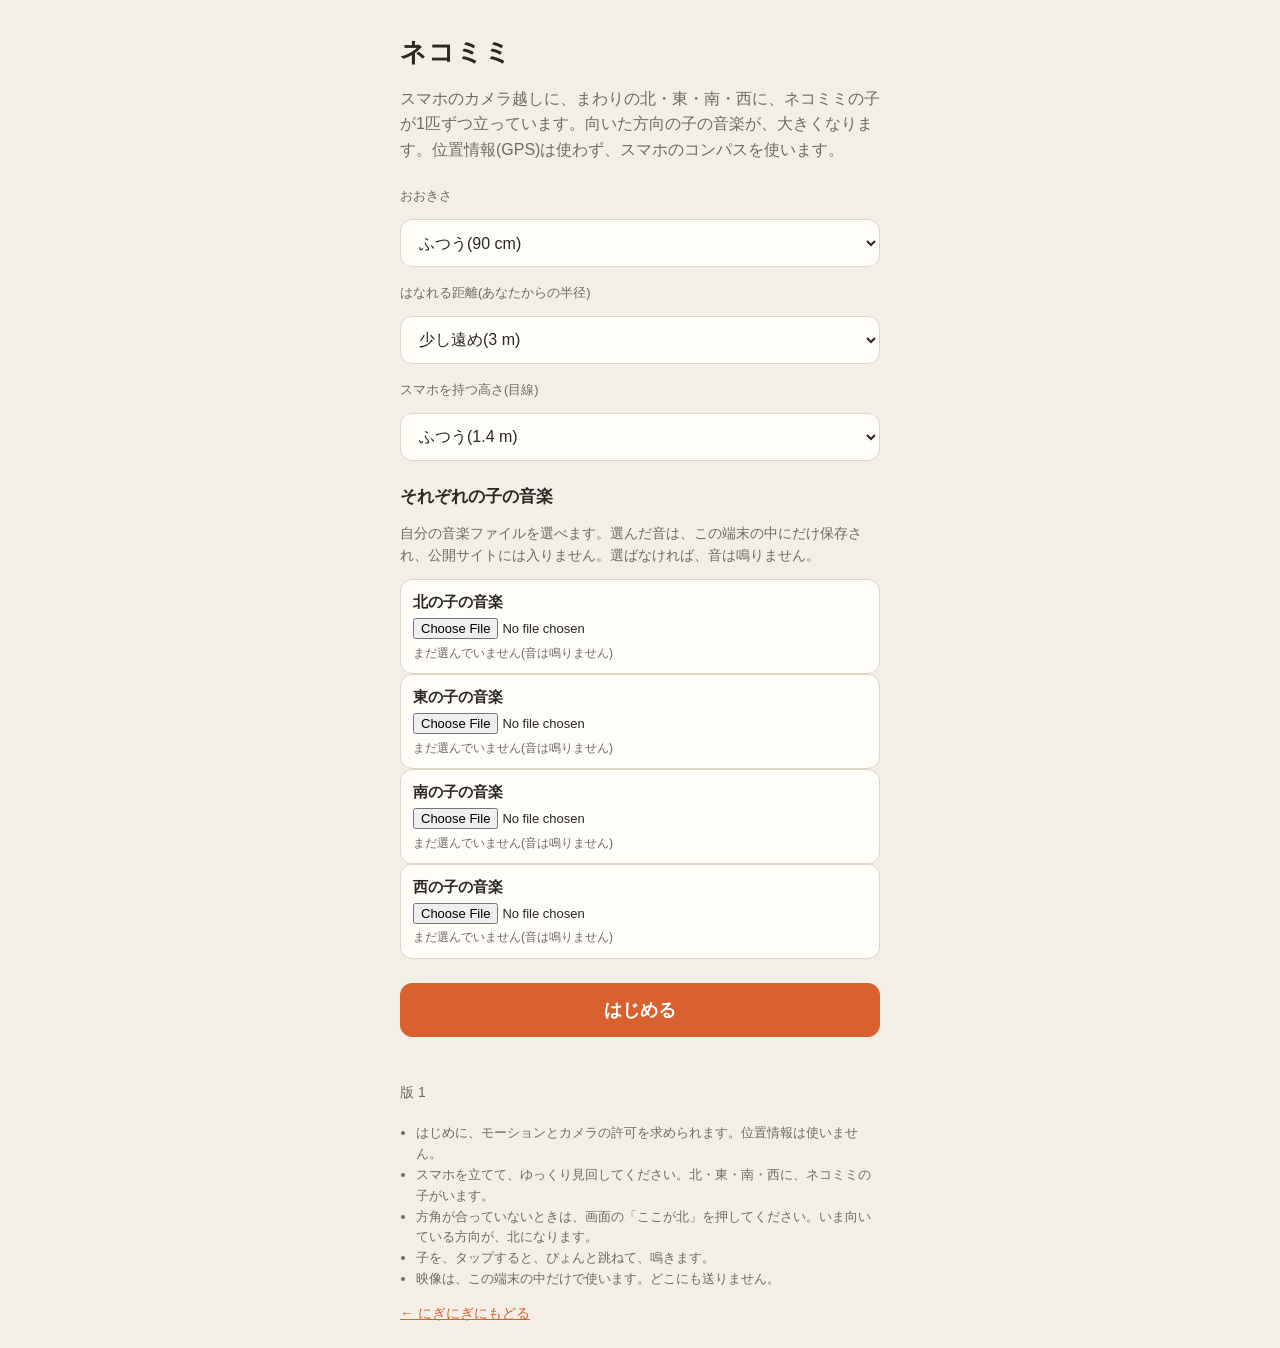
==== neko/index.html @ c7276d95 "ネコミミ: 東西南北に4匹(コンパス)、向いた子の音楽が大きくなる Co-Authored-By: Claude Sonnet 5.5 <noreply@anthropic.com> Claude-S" ====
<!doctype html>
<html lang="ja">
<head>
<meta charset="utf-8">
<meta name="viewport" content="width=device-width,initial-scale=1,viewport-fit=cover">
<meta name="theme-color" content="#f4efe6">
<meta name="apple-mobile-web-app-capable" content="yes">
<meta name="apple-mobile-web-app-title" content="ネコミミ">
<title>ネコミミ</title>
<link rel="stylesheet" href="neko.css?v=1">
</head>
<body>

<main id="start">
  <h1>ネコミミ</h1>
  <p class="lead">スマホのカメラ越しに、まわりの北・東・南・西に、ネコミミの子が1匹ずつ立っています。向いた方向の子の音楽が、大きくなります。位置情報(GPS)は使わず、スマホのコンパスを使います。</p>

  <label for="size">おおきさ</label>
  <select id="size">
    <option value="0.6">小さい(60 cm)</option>
    <option value="0.9" selected>ふつう(90 cm)</option>
    <option value="1.3">大きい(130 cm)</option>
  </select>

  <label for="dist">はなれる距離(あなたからの半径)</label>
  <select id="dist">
    <option value="1.5">近め(1.5 m)</option>
    <option value="2.5">ふつう(2.5 m)</option>
    <option value="3" selected>少し遠め(3 m)</option>
    <option value="4">遠め(4 m)</option>
  </select>

  <label for="eye">スマホを持つ高さ(目線)</label>
  <select id="eye">
    <option value="0.8">かなり低い(0.8 m)</option>
    <option value="1.2">低め(1.2 m)</option>
    <option value="1.4" selected>ふつう(1.4 m)</option>
    <option value="1.6">高め(1.6 m)</option>
  </select>

  <h2>それぞれの子の音楽</h2>
  <p class="msg">自分の音楽ファイルを選べます。選んだ音は、この端末の中にだけ保存され、公開サイトには入りません。選ばなければ、音は鳴りません。</p>
  <div id="songs"></div>

  <button type="button" id="go" class="primary">はじめる</button>
  <p class="msg" id="msg" role="status"></p>
  <p class="msg">版 1</p>

  <ul class="tips">
    <li>はじめに、モーションとカメラの許可を求められます。位置情報は使いません。</li>
    <li>スマホを立てて、ゆっくり見回してください。北・東・南・西に、ネコミミの子がいます。</li>
    <li>方角が合っていないときは、画面の「ここが北」を押してください。いま向いている方向が、北になります。</li>
    <li>子を、タップすると、ぴょんと跳ねて、鳴きます。</li>
    <li>映像は、この端末の中だけで使います。どこにも送りません。</li>
  </ul>
  <p class="msg"><a href="../">← にぎにぎにもどる</a></p>
</main>

<video id="cam" playsinline muted autoplay></video>
<div id="host"></div>
<div id="hud" hidden>
  <button type="button" id="exit">戻る</button>
  <button type="button" id="north">ここが北</button>
  <div id="find" aria-live="polite"></div>
</div>
<div id="snd" aria-live="off"></div>

<script src="neko.js?v=1"></script>
</body>
</html>
---- neko/neko.css ----
:root { --bg: #f4efe6; --surface: #fffdf8; --fg: #2a2724; --muted: #6f6a63; --line: #ddd5c6; --accent: #d9602f; --accent-fg: #ffffff; color-scheme: light; }
@media (prefers-color-scheme: dark) {
  :root { --bg: #1b1a18; --surface: #262421; --fg: #f1ede4; --muted: #a39d92; --line: #3a3732; --accent: #ff9a62; --accent-fg: #2a1206; color-scheme: dark; }
}
* { box-sizing: border-box; }
[hidden] { display: none !important; }
html, body { margin: 0; min-height: 100%; }
body { background: var(--bg); color: var(--fg); font: 16px/1.6 -apple-system, "Hiragino Sans", "Noto Sans JP", sans-serif; }
#start { max-width: 520px; margin: 0 auto; display: flex; flex-direction: column; gap: 12px;
  padding: max(24px, env(safe-area-inset-top, 0px)) max(20px, env(safe-area-inset-right, 0px)) max(24px, env(safe-area-inset-bottom, 0px)) max(20px, env(safe-area-inset-left, 0px)); }
h1 { font-size: 26px; margin: 8px 0 0; letter-spacing: .04em; }
h2 { font-size: 17px; margin: 10px 0 0; }
.lead { margin: 0 0 8px; color: var(--muted); }
label { font-size: 13px; color: var(--muted); margin-top: 4px; }
select, button { font: inherit; color: var(--fg); background: var(--surface); border: 1px solid var(--line); border-radius: 12px; padding: 12px 14px; min-height: 48px; width: 100%; }
button.primary { background: var(--accent); color: var(--accent-fg); border-color: var(--accent); font-weight: 700; margin-top: 12px; font-size: 18px; }
button:focus-visible, select:focus-visible { outline: 2px solid var(--accent); outline-offset: 2px; }
.msg { min-height: 1.4em; margin: 0; color: var(--muted); font-size: 14px; }
.tips { margin: 8px 0 0; padding-left: 1.2em; color: var(--muted); font-size: 13px; }
a { color: var(--accent); }
.song { display: flex; flex-direction: column; gap: 4px; border: 1px solid var(--line); border-radius: 12px; padding: 10px 12px; background: var(--surface); }
.song b { font-size: 15px; }
.song .row { display: flex; gap: 8px; align-items: center; }
.song button { width: auto; min-height: 36px; padding: 4px 12px; font-size: 14px; }
.song input[type=file] { font: inherit; font-size: 13px; color: var(--fg); min-width: 0; flex: 1; }
.song .sm { font-size: 12px; color: var(--muted); overflow-wrap: anywhere; }

#cam { position: fixed; inset: 0; width: 100%; height: 100%; object-fit: cover; z-index: -1; background: #000; display: none; }
body.ar #cam { display: block; }
body.ar { background: #000; overflow: hidden; }
body.ar #start { display: none; }
#host { position: fixed; inset: 0; display: none; }
body.ar #host { display: block; }
#host a-scene, #host canvas { background: transparent !important; }
#hud { position: fixed; z-index: 10; left: 0; right: 0; top: 0; display: flex; gap: 8px; align-items: flex-start; pointer-events: none;
  padding: max(10px, env(safe-area-inset-top, 0px)) max(12px, env(safe-area-inset-right, 0px)) 0 max(12px, env(safe-area-inset-left, 0px)); }
#hud > * { pointer-events: auto; }
#exit, #north { width: auto; min-height: 44px; background: rgba(20,20,20,.7); color: #fff; border-color: transparent; white-space: nowrap; }
#find { flex: 1; min-width: 0; text-align: center; color: #fff; font-weight: 700; font-size: 16px; background: rgba(20,20,20,.7); border-radius: 12px; padding: 9px 12px; }
#snd { display: none; }
body.ar #snd { white-space: pre-line; display: block; position: fixed; z-index: 10; left: 0; right: 0; bottom: 0; pointer-events: none; text-align: center; font-size: 12px; color: #fff;
  background: rgba(20,20,20,.55); padding: 6px 12px max(6px, env(safe-area-inset-bottom, 0px)); }
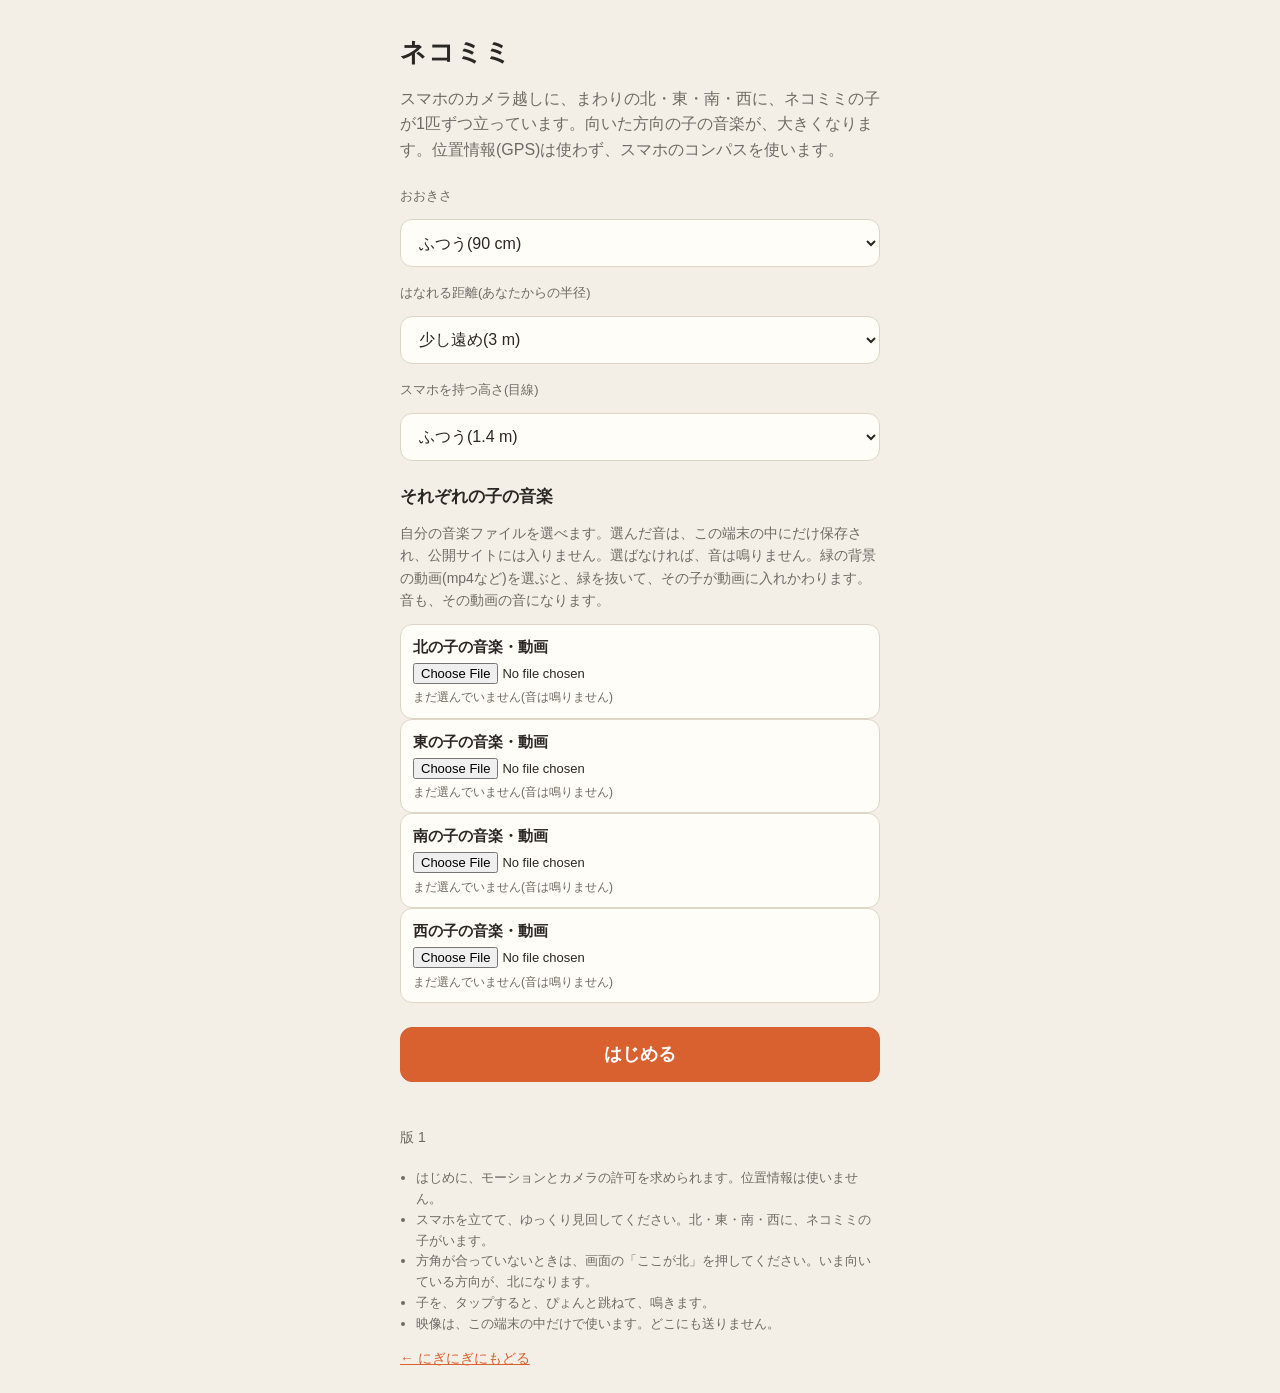
==== commit 7c1299d4: "ネコミミ: 緑背景の動画を選ぶと、その子が動画に入れかわる(動画はこの端末の中だけ) Co-Authored-By: Claude Sonnet 5.5 <noreply@anthropic.com>" ====
--- a/neko/index.html
+++ b/neko/index.html
@@ -39,7 +39,7 @@
   </select>
 
   <h2>それぞれの子の音楽</h2>
-  <p class="msg">自分の音楽ファイルを選べます。選んだ音は、この端末の中にだけ保存され、公開サイトには入りません。選ばなければ、音は鳴りません。</p>
+  <p class="msg">自分の音楽ファイルを選べます。選んだ音は、この端末の中にだけ保存され、公開サイトには入りません。選ばなければ、音は鳴りません。緑の背景の動画(mp4など)を選ぶと、緑を抜いて、その子が動画に入れかわります。音も、その動画の音になります。</p>
   <div id="songs"></div>
 
   <button type="button" id="go" class="primary">はじめる</button>
